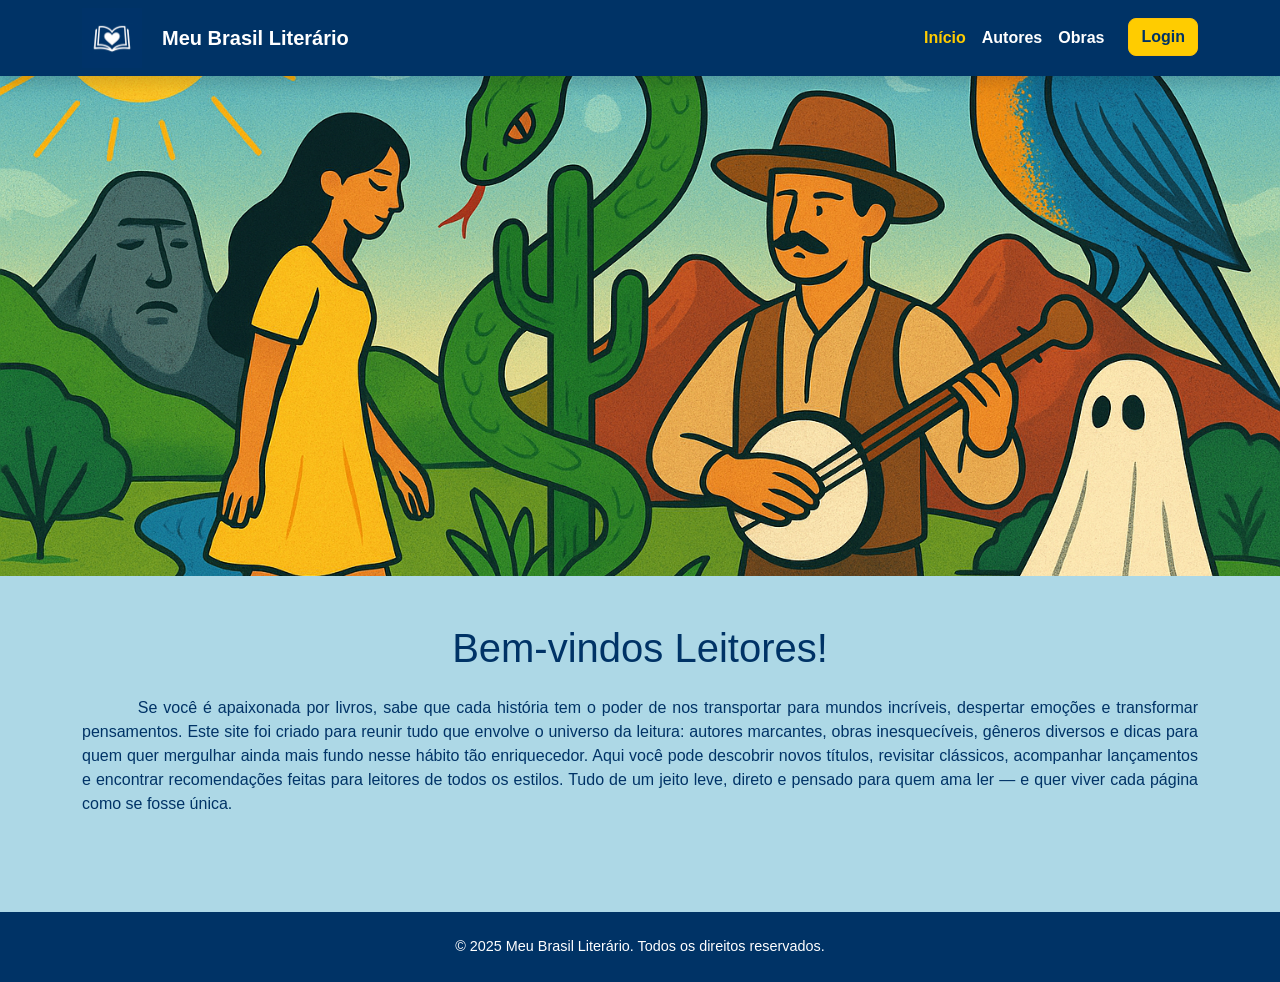
==== public/index.html @ b4e3af77 "Correção do tema" ====
<!DOCTYPE html>
<html lang="pt-BR">
<head>
  <meta charset="UTF-8" />
  <meta name="viewport" content="width=device-width, initial-scale=1.0" />
  <title>Rick Riordan Fan Page - Início</title>
  <!-- Bootstrap CSS -->
  <link href="https://cdn.jsdelivr.net/npm/bootstrap@5.3.8/dist/css/bootstrap.min.css" rel="stylesheet">
  <link rel="stylesheet" href="styles.css" />
  <!-- JS -->
  <script src="app.js" defer></script>
</head>
<body class="bg-index d-flex flex-column min-vh-100">

  <!-- HEADER -->
  <nav class="navbar navbar-expand-lg navbar-dark shadow">
    <div class="container">
      <img src="img/logo.png" class="logo">
      <a class="navbar-brand fw-bold" href="#">Meu Brasil Literário</a>
      <button class="navbar-toggler" type="button" data-bs-toggle="collapse" data-bs-target="#navbarScroll" aria-controls="navbarScroll" aria-expanded="false" aria-label="Toggle navigation">
        <span class="navbar-toggler-icon"></span>
      </button>

      <div class="collapse navbar-collapse justify-content-end" id="navbarScroll">
        <ul class="navbar-nav mb-2 mb-lg-0">
          <li class="nav-item"><a class="nav-link active" href="index.html">Início</a></li>
          <li class="nav-item"><a class="nav-link" href="autores.html">Autores</a></li>
          <li class="nav-item"><a class="nav-link" href="obras.html">Obras</a></li>
          <li class="nav-item">
            <a href="login.html" class="btn btn-warning ms-lg-3 fw-semibold">Login</a>
          </li>
        </ul>
      </div>
    </div>
  </nav>

  <!-- IMG -->
  <img src="img/background.png" alt="Imagem contos brasileiros" class="img-banner">

  <!-- CONTEÚDO PRINCIPAL -->
  <div class="container my-5 flex-grow-1">
    <main>
      <h1 class="text-center mb-4">Bem-vindos Leitores!</h1>

      <!-- Introdução -->
      <section class="mb-5">
            <p class="card-text">
              Se você é apaixonada por livros, sabe que cada história tem o poder de nos transportar para mundos incríveis, despertar emoções e transformar pensamentos. Este site foi criado para reunir tudo que envolve o universo da leitura: autores marcantes, obras inesquecíveis, gêneros diversos e dicas para quem quer mergulhar ainda mais fundo nesse hábito tão enriquecedor. Aqui você pode descobrir novos títulos, revisitar clássicos, acompanhar lançamentos e encontrar recomendações feitas para leitores de todos os estilos. Tudo de um jeito leve, direto e pensado para quem ama ler — e quer viver cada página como se fosse única.
            </p>
      </section>
    </main>
  </div>

  <!-- FOOTER -->
  <footer class="mt-auto">
    <nav class="navbar navbar-dark">
      <div class="container justify-content-center py-2">
        <span class="navbar-text small text-white">
          &copy; 2025 Meu Brasil Literário. Todos os direitos reservados.
        </span>
      </div>
    </nav>
  </footer>

  <!-- Bootstrap JS -->
  <script src="https://cdn.jsdelivr.net/npm/bootstrap@5.3.8/dist/js/bootstrap.bundle.min.js"></script>
</body>
</html>
---- public/styles.css ----
/* BASE */
body {
  font-family: Arial, Helvetica, sans-serif;
  background-color: #f5f5f5;
  color: #333;
}

/* HEADER */
.navbar {
  background-color: #003366 !important;
}

.navbar-brand {
  color: #fff !important;
  font-weight: bold;
}

.nav-link {
  color: #fff !important;
  font-weight: bold;
}

.nav-link.active,
.nav-link:hover {
  color: #ffcc00 !important;
}

/* BOTÃO CADASTRO */
.btn-warning {
  background-color: #ffcc00 !important;
  color: #003366 !important;
  border-radius: 8px;
  font-weight: bold;
  text-decoration: none;
}

.btn-warning:hover {
  background-color: #e6b800 !important;
}

/* TÍTULOS */
h1,
h2,
h3 {
  color: #003366;
}

/* TEXTO */
.card-body p,
.card-text {
  text-align: justify;
  text-indent: 5%;
  color: #003366;
}

.card-title {
  text-align: center;
}

/* IMAGEM */
.img-banner {
  width: 100%;
  height: 500px;
  object-fit: cover;
  display: block;
}

.logo {
  height: 60px;
  width: auto;
  object-fit: contain;
  margin-right: 20px;
}

/*  MAIN INDEX */

.bg-index {
  background-color: lightblue !important;
}

/* SEÇÕES PERSONALIZADAS */
.card {
  background-color: #ffe26f !important;
  padding: 20px;
  border-radius: 10px;
  margin-top: 20px;
  margin-bottom: 20px;
  color:#003366;;
}

.card-cad {
  background-color: rgba(0, 0, 0, 0, 0.7)!important;
  padding: 20px;
  border-radius: 10px;
  margin-top: 20px;
  margin-bottom: 20px;
  color:#003366;;
}

/* livros */
.card-img-top {
  width: 90%;
  height: auto;
  object-fit: cover;
  border-radius: 8px;
}

.img-bio {
  display: block;
  margin-left: auto;
  margin-right: auto;
  margin-bottom: 20px;
  margin-top: 20px;
  max-width: 15%;
}

.card-personalizado {
  background-color: #e6f2ff !important;
  border-radius: 10px;
  color: #003366;
  text-align: center;
}

/* FOOTER */
footer .navbar {
  background-color: #003366 !important;
}

footer .navbar-text {
  color: #fff !important;
  font-size: 0.9rem;
}
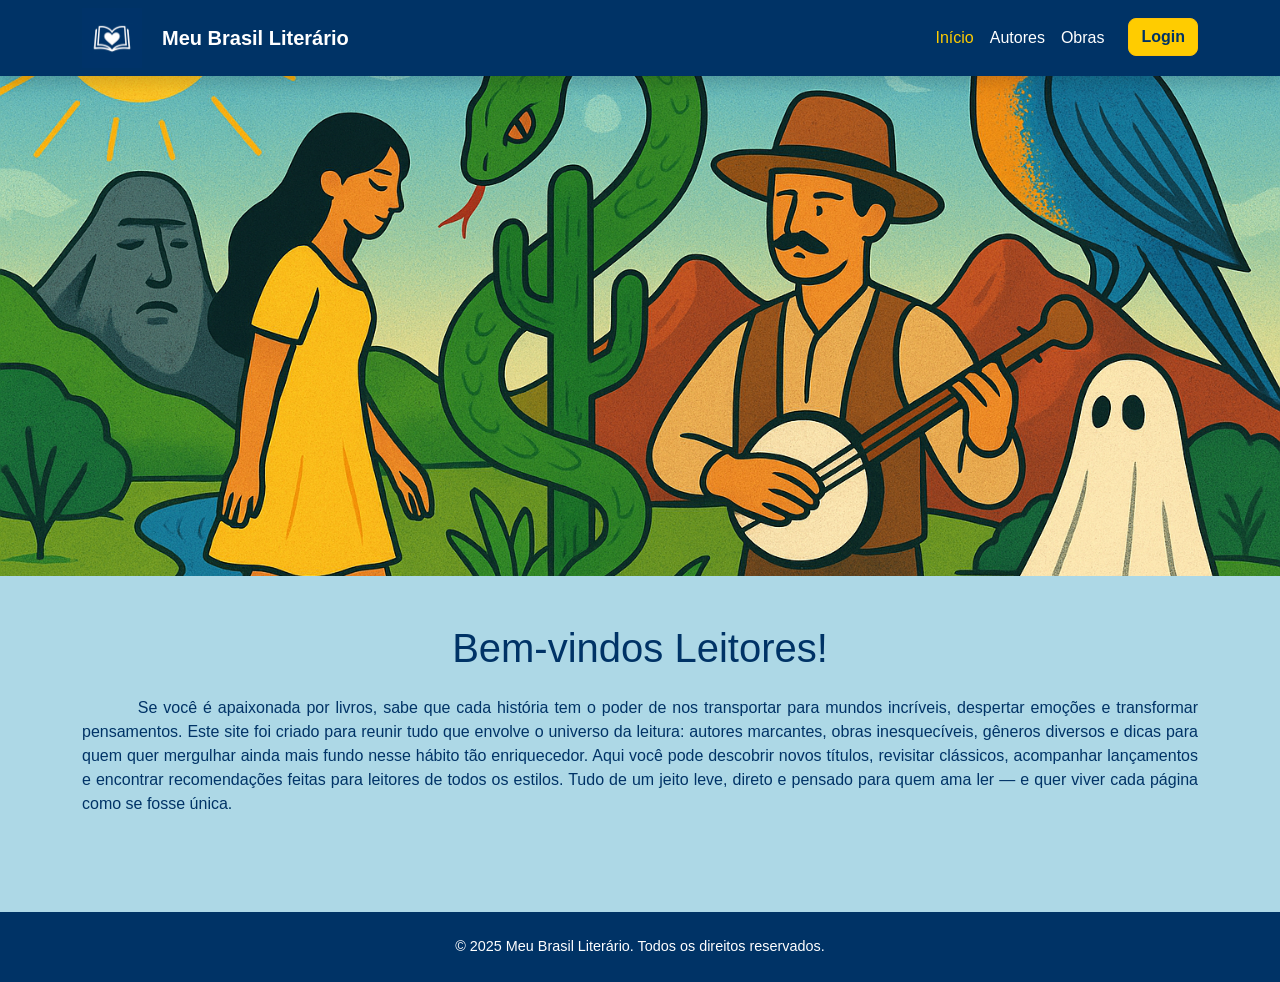
==== commit a7959d1f: "Cards responsivos com js" ====
--- a/public/index.html
+++ b/public/index.html
@@ -3,11 +3,9 @@
 <head>
   <meta charset="UTF-8" />
   <meta name="viewport" content="width=device-width, initial-scale=1.0" />
-  <title>Rick Riordan Fan Page - Início</title>
-  <!-- Bootstrap CSS -->
+  <title>Meu Brasil Literário - Início</title>
   <link href="https://cdn.jsdelivr.net/npm/bootstrap@5.3.8/dist/css/bootstrap.min.css" rel="stylesheet">
   <link rel="stylesheet" href="styles.css" />
-  <!-- JS -->
   <script src="app.js" defer></script>
 </head>
 <body class="bg-index d-flex flex-column min-vh-100">
--- a/public/styles.css
+++ b/public/styles.css
@@ -12,12 +12,11 @@
 
 .navbar-brand {
   color: #fff !important;
-  font-weight: bold;
 }
 
 .nav-link {
   color: #fff !important;
-  font-weight: bold;
+
 }
 
 .nav-link.active,
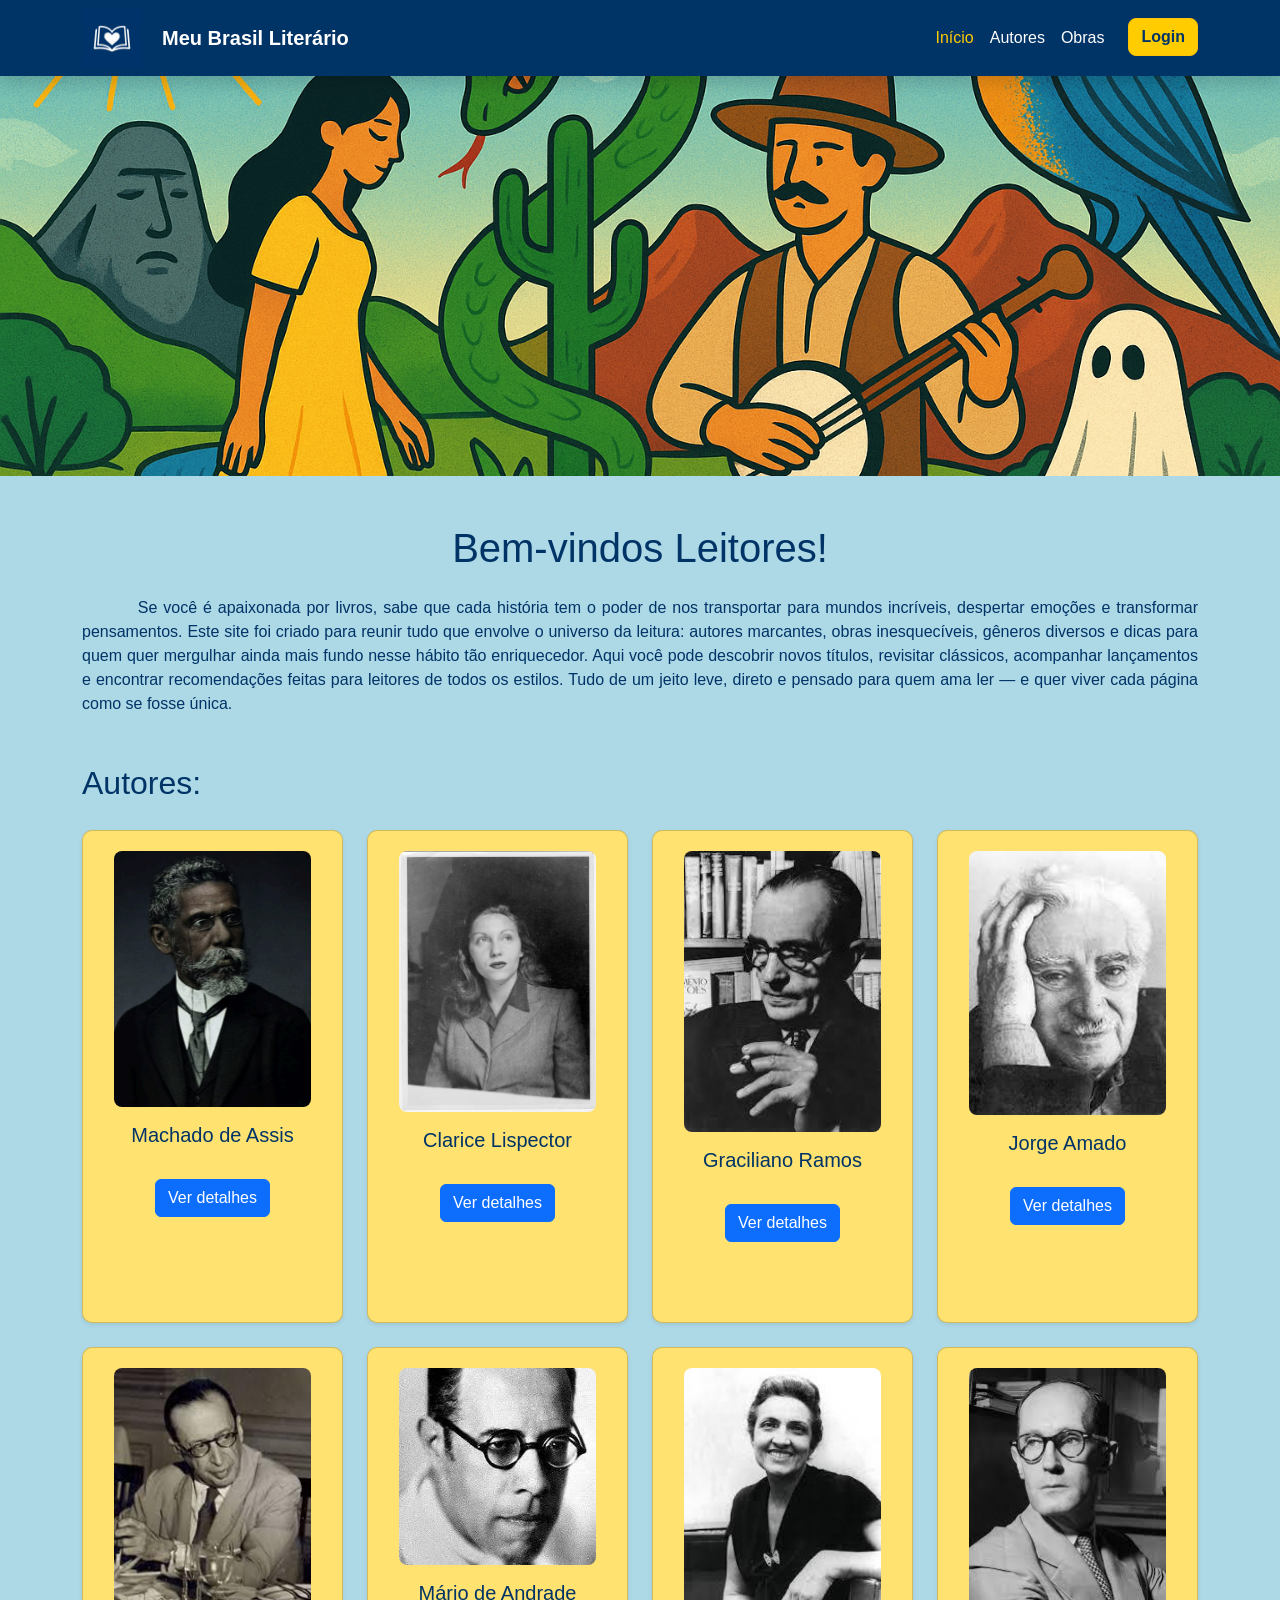
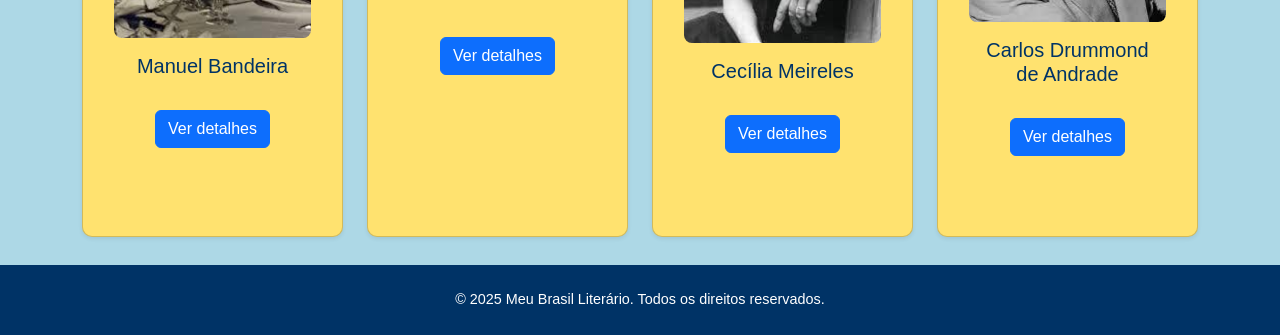
==== commit bba643db: "mudança de apresentação dos cards. Cards no index" ====
--- a/public/index.html
+++ b/public/index.html
@@ -8,7 +8,7 @@
   <link rel="stylesheet" href="styles.css" />
   <script src="app.js" defer></script>
 </head>
-<body class="bg-index d-flex flex-column min-vh-100">
+<body class="bg-index d-flex flex-column min-vh-100" onload="carregaAutor()">
 
   <!-- HEADER -->
   <nav class="navbar navbar-expand-lg navbar-dark shadow">
@@ -46,6 +46,10 @@
               Se você é apaixonada por livros, sabe que cada história tem o poder de nos transportar para mundos incríveis, despertar emoções e transformar pensamentos. Este site foi criado para reunir tudo que envolve o universo da leitura: autores marcantes, obras inesquecíveis, gêneros diversos e dicas para quem quer mergulhar ainda mais fundo nesse hábito tão enriquecedor. Aqui você pode descobrir novos títulos, revisitar clássicos, acompanhar lançamentos e encontrar recomendações feitas para leitores de todos os estilos. Tudo de um jeito leve, direto e pensado para quem ama ler — e quer viver cada página como se fosse única.
             </p>
       </section>
+
+      <h2>Autores: </h2>
+      <!-- Cards dinâmicos -->
+      <section id="autoresContainer" class="row g-4 justify-content-center"></section>
     </main>
   </div>
 
--- a/public/styles.css
+++ b/public/styles.css
@@ -56,10 +56,14 @@
   text-align: center;
 }
 
+card {
+  align-items: center;
+}
+
 /* IMAGEM */
 .img-banner {
   width: 100%;
-  height: 500px;
+  height: 400px;
   object-fit: cover;
   display: block;
 }
@@ -84,7 +88,20 @@
   border-radius: 10px;
   margin-top: 20px;
   margin-bottom: 20px;
-  color:#003366;;
+  color:#003366;
+  display: flex;
+  flex-direction: column;
+  height: 100%;
+  transition: transform 0.2s ease, box-shadow 0.2s ease;
+}
+
+.card .card-text {
+  flex-grow: 1;
+}
+
+.card:hover {
+  transform: translateY(-5px);
+  box-shadow: 0 6px 15px rgba(0, 0, 0, 0.15);
 }
 
 .card-cad {
@@ -128,4 +145,4 @@
 footer .navbar-text {
   color: #fff !important;
   font-size: 0.9rem;
-}
+}
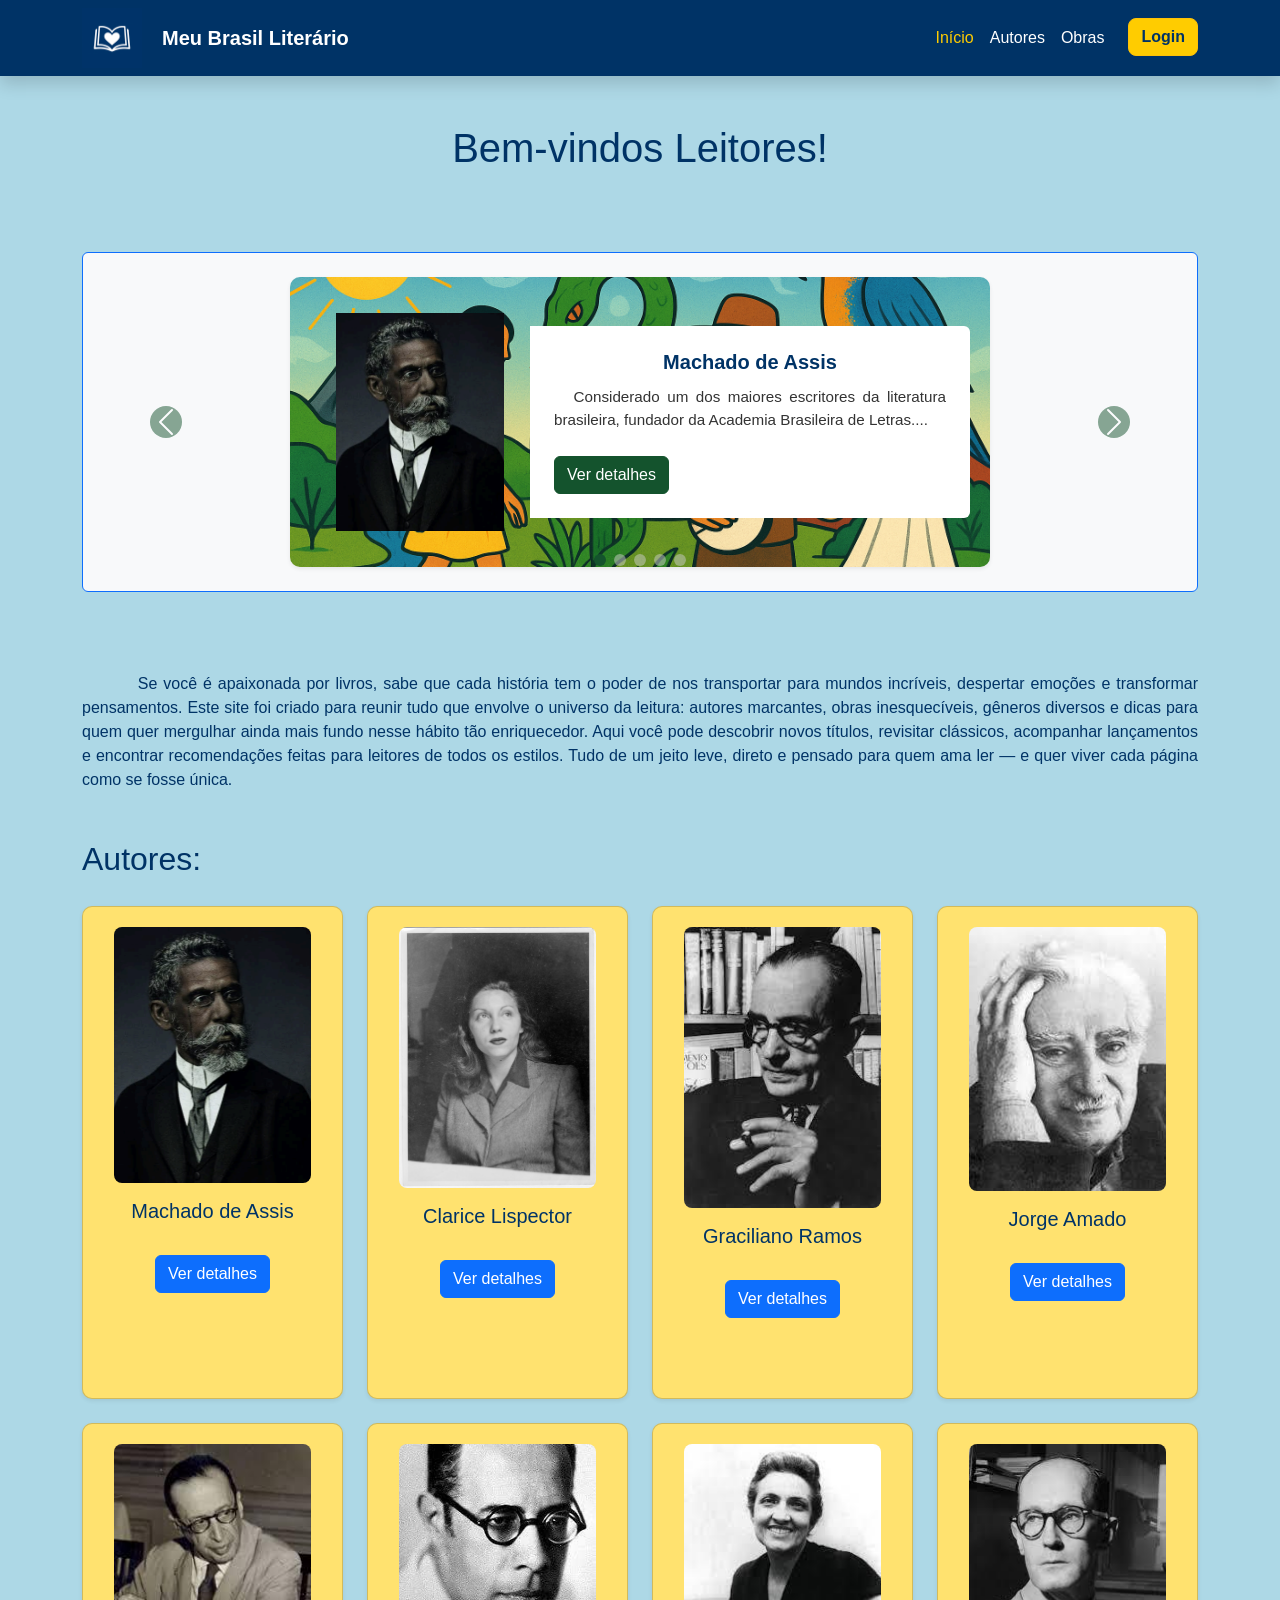
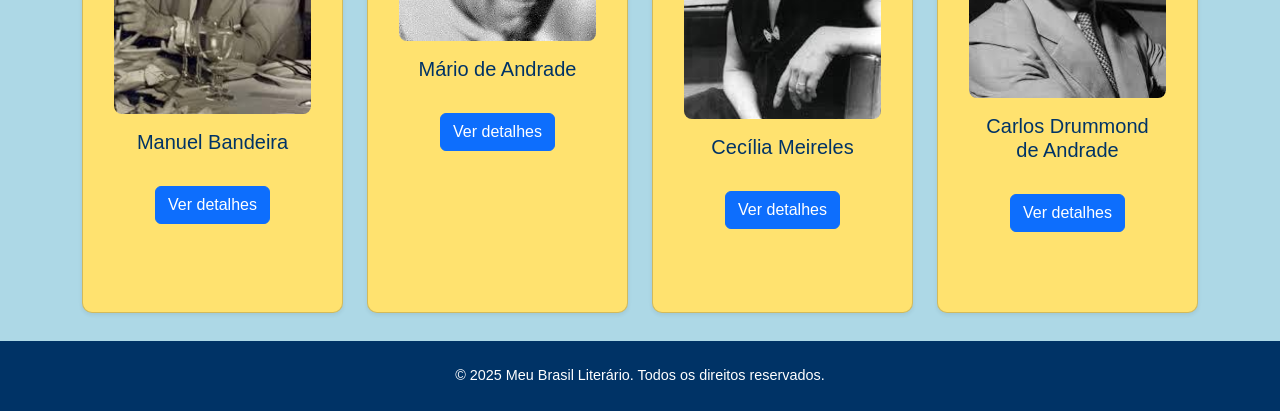
==== commit 3e4afa9e: "Carrossel responsivo index.thm" ====
--- a/public/index.html
+++ b/public/index.html
@@ -1,70 +1,144 @@
 <!DOCTYPE html>
 <html lang="pt-BR">
-<head>
-  <meta charset="UTF-8" />
-  <meta name="viewport" content="width=device-width, initial-scale=1.0" />
-  <title>Meu Brasil Literário - Início</title>
-  <link href="https://cdn.jsdelivr.net/npm/bootstrap@5.3.8/dist/css/bootstrap.min.css" rel="stylesheet">
-  <link rel="stylesheet" href="styles.css" />
-  <script src="app.js" defer></script>
-</head>
-<body class="bg-index d-flex flex-column min-vh-100" onload="carregaAutor()">
+  <head>
+    <meta charset="UTF-8" />
+    <meta name="viewport" content="width=device-width, initial-scale=1.0" />
+    <title>Meu Brasil Literário - Início</title>
+    <link
+      href="https://cdn.jsdelivr.net/npm/bootstrap@5.3.8/dist/css/bootstrap.min.css"
+      rel="stylesheet"
+    />
+    <link rel="stylesheet" href="styles.css" />
+    <script src="app.js" defer></script>
+    <script>
+      document.addEventListener("DOMContentLoaded", function () {
+        carregaAutoresDestaque();
+      });
+    </script>
+  </head>
+  <body class="bg-index d-flex flex-column min-vh-100" onload="carregaAutor()">
+    <!-- HEADER -->
+    <nav class="navbar navbar-expand-lg navbar-dark shadow">
+      <div class="container">
+        <img src="img/logo.png" class="logo" />
+        <a class="navbar-brand fw-bold" href="#">Meu Brasil Literário</a>
+        <button
+          class="navbar-toggler"
+          type="button"
+          data-bs-toggle="collapse"
+          data-bs-target="#navbarScroll"
+          aria-controls="navbarScroll"
+          aria-expanded="false"
+          aria-label="Toggle navigation"
+        >
+          <span class="navbar-toggler-icon"></span>
+        </button>
 
-  <!-- HEADER -->
-  <nav class="navbar navbar-expand-lg navbar-dark shadow">
-    <div class="container">
-      <img src="img/logo.png" class="logo">
-      <a class="navbar-brand fw-bold" href="#">Meu Brasil Literário</a>
-      <button class="navbar-toggler" type="button" data-bs-toggle="collapse" data-bs-target="#navbarScroll" aria-controls="navbarScroll" aria-expanded="false" aria-label="Toggle navigation">
-        <span class="navbar-toggler-icon"></span>
-      </button>
-
-      <div class="collapse navbar-collapse justify-content-end" id="navbarScroll">
-        <ul class="navbar-nav mb-2 mb-lg-0">
-          <li class="nav-item"><a class="nav-link active" href="index.html">Início</a></li>
-          <li class="nav-item"><a class="nav-link" href="autores.html">Autores</a></li>
-          <li class="nav-item"><a class="nav-link" href="obras.html">Obras</a></li>
-          <li class="nav-item">
-            <a href="login.html" class="btn btn-warning ms-lg-3 fw-semibold">Login</a>
-          </li>
-        </ul>
-      </div>
-    </div>
-  </nav>
-
-  <!-- IMG -->
-  <img src="img/background.png" alt="Imagem contos brasileiros" class="img-banner">
-
-  <!-- CONTEÚDO PRINCIPAL -->
-  <div class="container my-5 flex-grow-1">
-    <main>
-      <h1 class="text-center mb-4">Bem-vindos Leitores!</h1>
-
-      <!-- Introdução -->
-      <section class="mb-5">
-            <p class="card-text">
-              Se você é apaixonada por livros, sabe que cada história tem o poder de nos transportar para mundos incríveis, despertar emoções e transformar pensamentos. Este site foi criado para reunir tudo que envolve o universo da leitura: autores marcantes, obras inesquecíveis, gêneros diversos e dicas para quem quer mergulhar ainda mais fundo nesse hábito tão enriquecedor. Aqui você pode descobrir novos títulos, revisitar clássicos, acompanhar lançamentos e encontrar recomendações feitas para leitores de todos os estilos. Tudo de um jeito leve, direto e pensado para quem ama ler — e quer viver cada página como se fosse única.
-            </p>
-      </section>
-
-      <h2>Autores: </h2>
-      <!-- Cards dinâmicos -->
-      <section id="autoresContainer" class="row g-4 justify-content-center"></section>
-    </main>
-  </div>
-
-  <!-- FOOTER -->
-  <footer class="mt-auto">
-    <nav class="navbar navbar-dark">
-      <div class="container justify-content-center py-2">
-        <span class="navbar-text small text-white">
-          &copy; 2025 Meu Brasil Literário. Todos os direitos reservados.
-        </span>
+        <div
+          class="collapse navbar-collapse justify-content-end"
+          id="navbarScroll"
+        >
+          <ul class="navbar-nav mb-2 mb-lg-0">
+            <li class="nav-item">
+              <a class="nav-link active" href="index.html">Início</a>
+            </li>
+            <li class="nav-item">
+              <a class="nav-link" href="autores.html">Autores</a>
+            </li>
+            <li class="nav-item">
+              <a class="nav-link" href="obras.html">Obras</a>
+            </li>
+            <li class="nav-item">
+              <a href="login.html" class="btn btn-warning ms-lg-3 fw-semibold"
+                >Login</a
+              >
+            </li>
+          </ul>
+        </div>
       </div>
     </nav>
-  </footer>
 
-  <!-- Bootstrap JS -->
-  <script src="https://cdn.jsdelivr.net/npm/bootstrap@5.3.8/dist/js/bootstrap.bundle.min.js"></script>
-</body>
+    <!-- CONTEÚDO PRINCIPAL -->
+    <div class="container my-5 flex-grow-1">
+      <main>
+        <h1 class="text-center mb-4">Bem-vindos Leitores!</h1>
+
+        <!-- CARROSSEL -->
+        <section class="destaques-section container my-5">
+          <div
+            id="destaquesCarousel"
+            class="carousel slide"
+            data-bs-ride="carousel"
+          >
+            <div
+              class="carousel-inner border border-primary rounded bg-light p-4"
+              id="carouselAutores"
+            ></div>
+            <button
+              class="carousel-control-prev"
+              type="button"
+              data-bs-target="#destaquesCarousel"
+              data-bs-slide="prev"
+            >
+              <span
+                class="carousel-control-prev-icon custom-arrow"
+                aria-hidden="true"
+              ></span>
+              <span class="visually-hidden">Anterior</span>
+            </button>
+            <button
+              class="carousel-control-next"
+              type="button"
+              data-bs-target="#destaquesCarousel"
+              data-bs-slide="next"
+            >
+              <span
+                class="carousel-control-next-icon custom-arrow"
+                aria-hidden="true"
+              ></span>
+              <span class="visually-hidden">Próximo</span>
+            </button>
+            <div class="carousel-indicators mt-3"></div>
+          </div>
+        </section>
+
+        <!-- Introdução -->
+        <section class="mb-5">
+          <p class="card-text">
+            Se você é apaixonada por livros, sabe que cada história tem o poder
+            de nos transportar para mundos incríveis, despertar emoções e
+            transformar pensamentos. Este site foi criado para reunir tudo que
+            envolve o universo da leitura: autores marcantes, obras
+            inesquecíveis, gêneros diversos e dicas para quem quer mergulhar
+            ainda mais fundo nesse hábito tão enriquecedor. Aqui você pode
+            descobrir novos títulos, revisitar clássicos, acompanhar lançamentos
+            e encontrar recomendações feitas para leitores de todos os estilos.
+            Tudo de um jeito leve, direto e pensado para quem ama ler — e quer
+            viver cada página como se fosse única.
+          </p>
+        </section>
+
+        <h2>Autores:</h2>
+        <!-- Cards dinâmicos -->
+        <section
+          id="autoresContainer"
+          class="row g-4 justify-content-center"
+        ></section>
+      </main>
+    </div>
+
+    <!-- FOOTER -->
+    <footer class="mt-auto">
+      <nav class="navbar navbar-dark">
+        <div class="container justify-content-center py-2">
+          <span class="navbar-text small text-white">
+            &copy; 2025 Meu Brasil Literário. Todos os direitos reservados.
+          </span>
+        </div>
+      </nav>
+    </footer>
+
+    <!-- Bootstrap JS -->
+    <script src="https://cdn.jsdelivr.net/npm/bootstrap@5.3.8/dist/js/bootstrap.bundle.min.js"></script>
+  </body>
 </html>
--- a/public/styles.css
+++ b/public/styles.css
@@ -121,14 +121,6 @@
   border-radius: 8px;
 }
 
-.img-bio {
-  display: block;
-  margin-left: auto;
-  margin-right: auto;
-  margin-bottom: 20px;
-  margin-top: 20px;
-  max-width: 15%;
-}
 
 .card-personalizado {
   background-color: #e6f2ff !important;
@@ -145,4 +137,72 @@
 footer .navbar-text {
   color: #fff !important;
   font-size: 0.9rem;
+}
+
+/* Carrossel */
+.destaques-section {
+  padding: 2rem 0;
+}
+
+.card-destaque {
+  background-image: url('img/background.png');
+  background-size: cover;
+  background-position: center;
+  border: none;
+  border-radius: 10px;
+  max-width: 700px;
+  margin: 0 auto;
+  overflow: hidden;
+  margin-bottom: 0px;
+}
+
+.card-destaque img {
+  max-height: 250px;
+  object-fit: cover;
+  border-radius: 10px 0 0 10px;
+}
+
+.card-destaque .card-body {
+  background-color: rgba(255, 255, 255, 0.95);
+  border-radius: 0 10px 10px 0;
+  padding: 2rem;
+}
+
+.card-destaque .card-title {
+  font-weight: bold;
+  margin-bottom: 0.75rem;
+}
+
+.card-destaque .card-text {
+  font-size: 0.95rem;
+  color: #333;
+}
+
+.card-destaque .btn-primary {
+  background-color: #14532d;
+  border-color: #14532d;
+}
+
+.card-destaque .btn-primary:hover {
+  background-color: #0f3f22;
+  border-color: #0f3f22;
+}
+
+.carousel-control-prev-icon,
+.carousel-control-next-icon {
+  background-color: #14532d;
+  border-radius: 50%;
+  padding: 10px;
+}
+
+.carousel-indicators [data-bs-target] {
+  width: 12px;
+  height: 12px;
+  border-radius: 50%;
+  background-color: #ccc;
+  margin: 0 4px;
+}
+
+.carousel-indicators .active {
+  background-color: #14532d;
 }
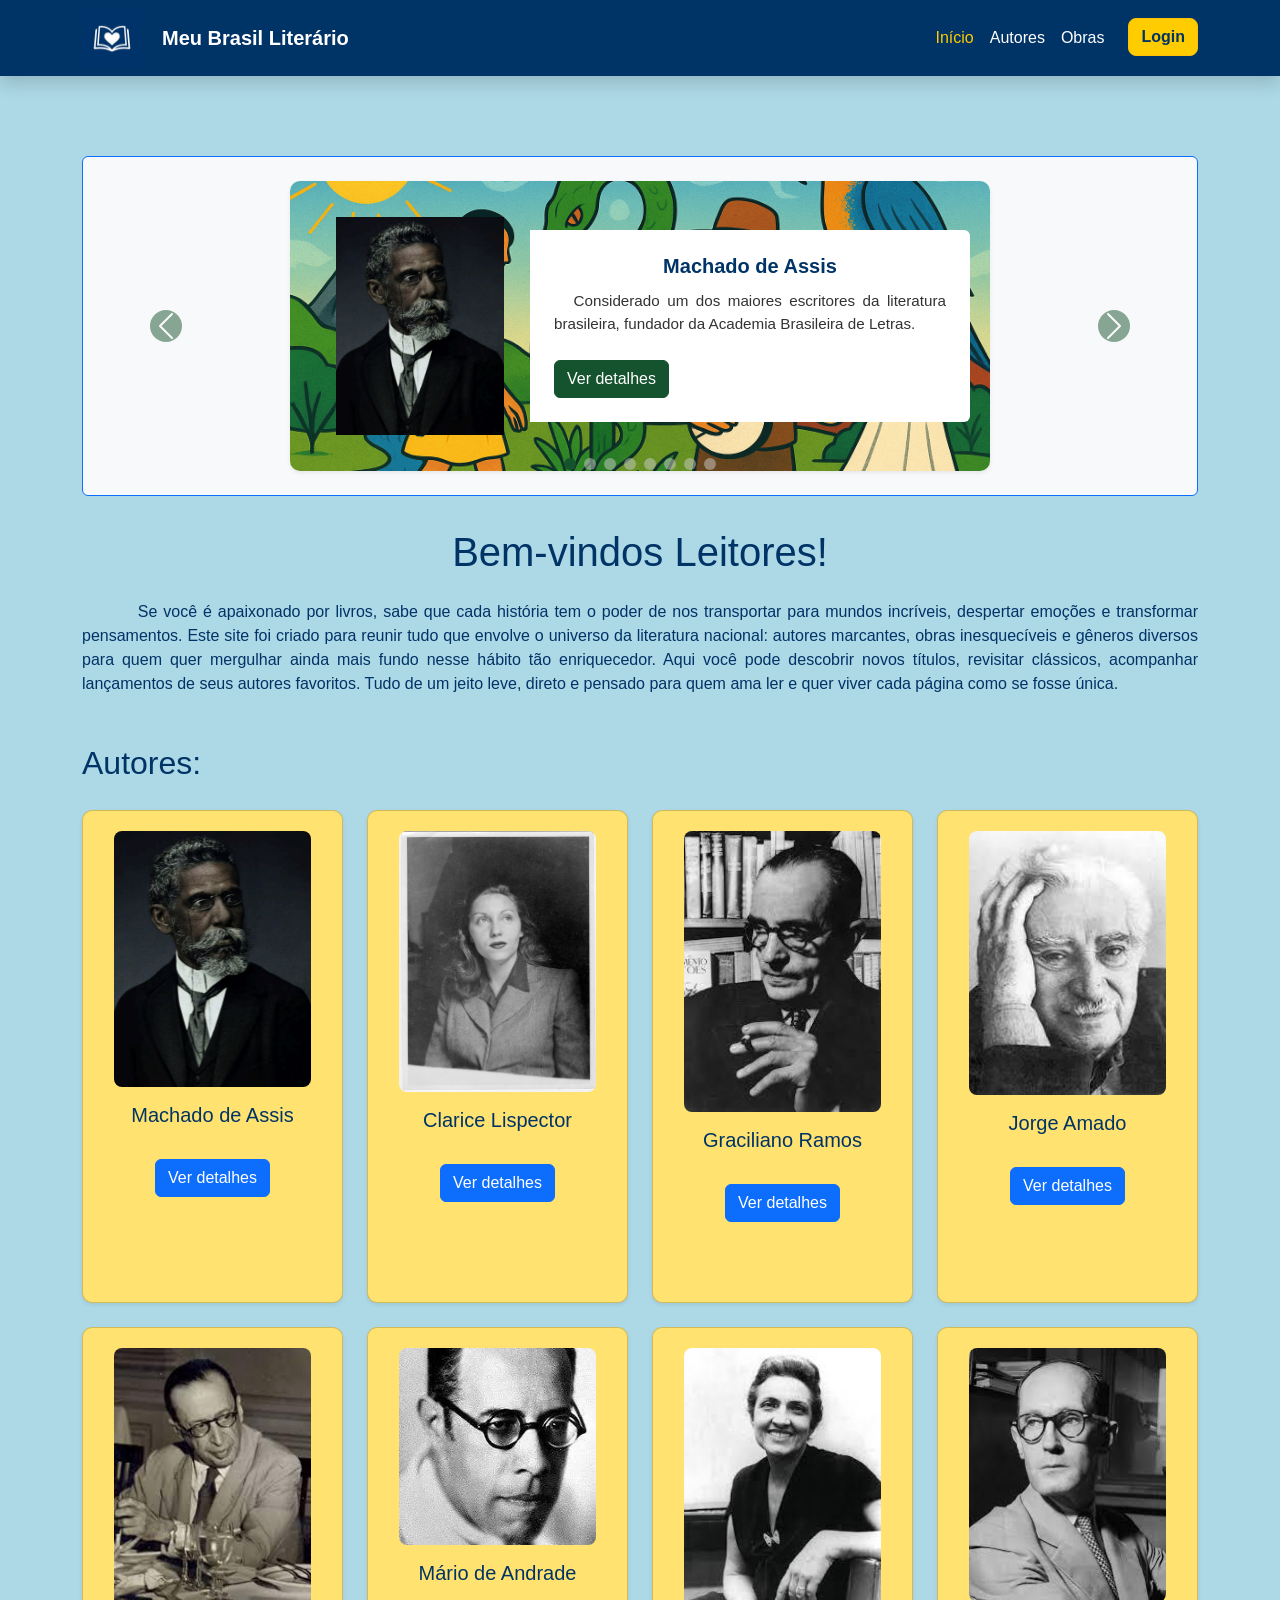
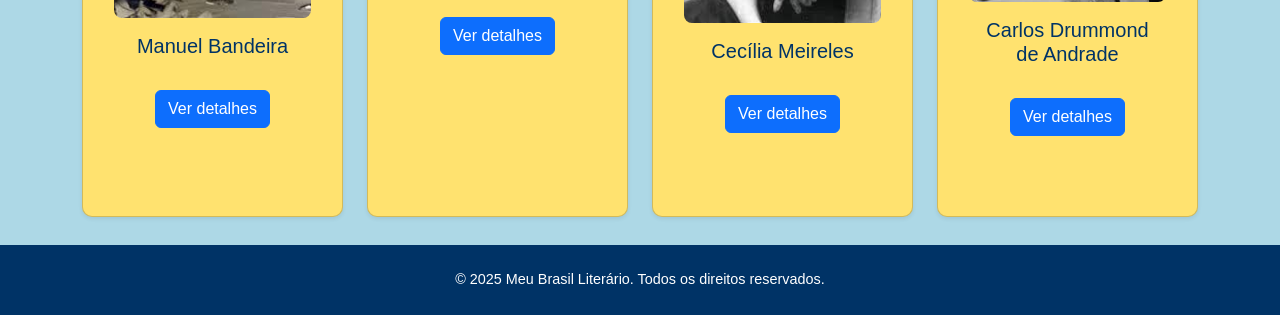
==== commit b3f7ecb1: "mudança de layout" ====
--- a/public/index.html
+++ b/public/index.html
@@ -61,10 +61,8 @@
     <!-- CONTEÚDO PRINCIPAL -->
     <div class="container my-5 flex-grow-1">
       <main>
-        <h1 class="text-center mb-4">Bem-vindos Leitores!</h1>
-
         <!-- CARROSSEL -->
-        <section class="destaques-section container my-5">
+        <section class="destaques-section container">
           <div
             id="destaquesCarousel"
             class="carousel slide"
@@ -104,16 +102,17 @@
 
         <!-- Introdução -->
         <section class="mb-5">
+          <h1 class="text-center mb-4">Bem-vindos Leitores!</h1>
           <p class="card-text">
-            Se você é apaixonada por livros, sabe que cada história tem o poder
+            Se você é apaixonado por livros, sabe que cada história tem o poder
             de nos transportar para mundos incríveis, despertar emoções e
             transformar pensamentos. Este site foi criado para reunir tudo que
-            envolve o universo da leitura: autores marcantes, obras
-            inesquecíveis, gêneros diversos e dicas para quem quer mergulhar
+            envolve o universo da literatura nacional: autores marcantes, obras
+            inesquecíveis e gêneros diversos para quem quer mergulhar
             ainda mais fundo nesse hábito tão enriquecedor. Aqui você pode
             descobrir novos títulos, revisitar clássicos, acompanhar lançamentos
-            e encontrar recomendações feitas para leitores de todos os estilos.
-            Tudo de um jeito leve, direto e pensado para quem ama ler — e quer
+            de seus autores favoritos.
+            Tudo de um jeito leve, direto e pensado para quem ama ler e quer
             viver cada página como se fosse única.
           </p>
         </section>
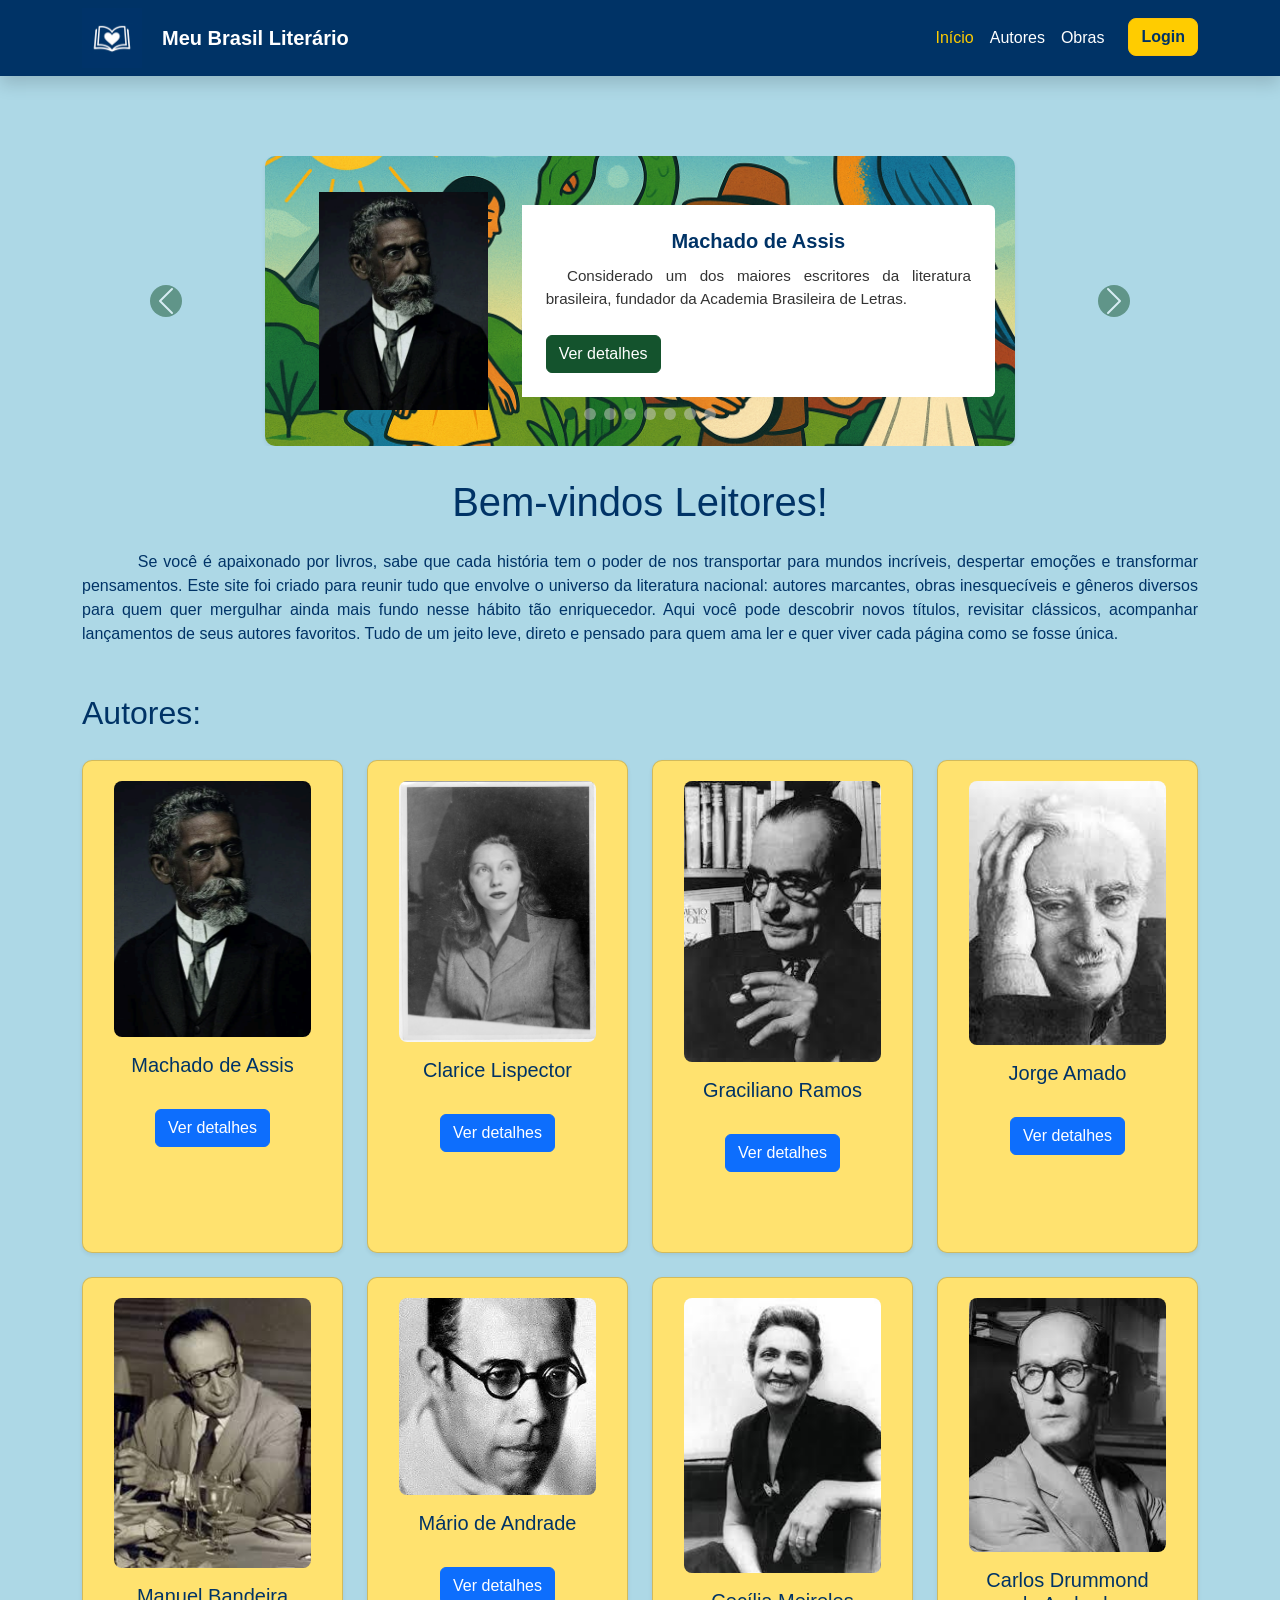
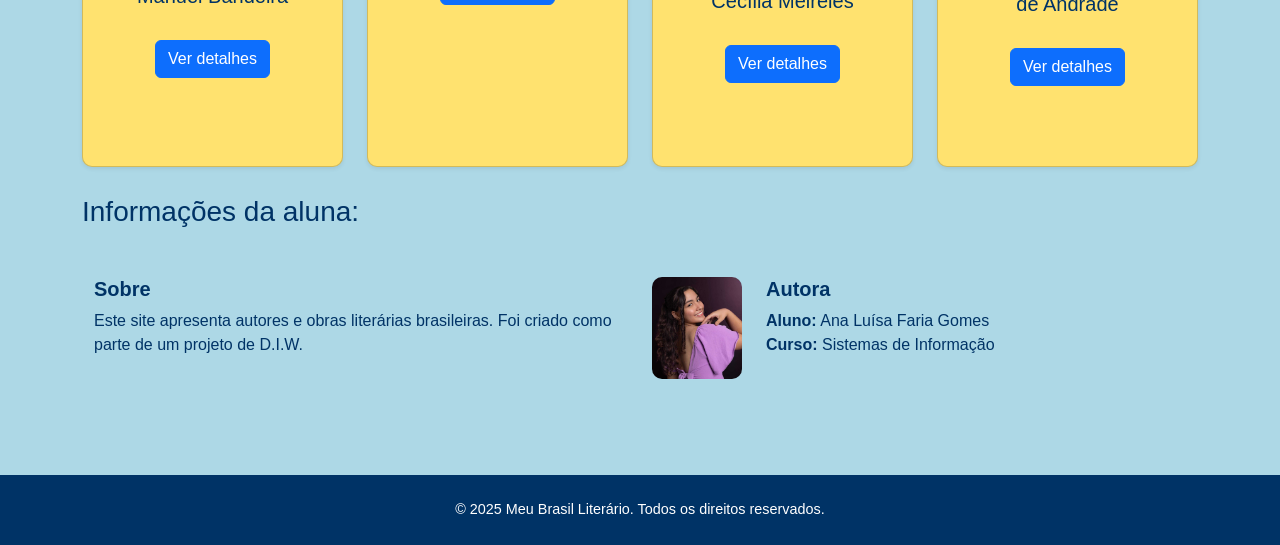
==== commit 1a496d94: "Add informações sobre mim" ====
--- a/public/index.html
+++ b/public/index.html
@@ -68,10 +68,7 @@
             class="carousel slide"
             data-bs-ride="carousel"
           >
-            <div
-              class="carousel-inner border border-primary rounded bg-light p-4"
-              id="carouselAutores"
-            ></div>
+            <div class="carousel-inner" id="carouselAutores"></div>
             <button
               class="carousel-control-prev"
               type="button"
@@ -108,12 +105,11 @@
             de nos transportar para mundos incríveis, despertar emoções e
             transformar pensamentos. Este site foi criado para reunir tudo que
             envolve o universo da literatura nacional: autores marcantes, obras
-            inesquecíveis e gêneros diversos para quem quer mergulhar
-            ainda mais fundo nesse hábito tão enriquecedor. Aqui você pode
-            descobrir novos títulos, revisitar clássicos, acompanhar lançamentos
-            de seus autores favoritos.
-            Tudo de um jeito leve, direto e pensado para quem ama ler e quer
-            viver cada página como se fosse única.
+            inesquecíveis e gêneros diversos para quem quer mergulhar ainda mais
+            fundo nesse hábito tão enriquecedor. Aqui você pode descobrir novos
+            títulos, revisitar clássicos, acompanhar lançamentos de seus autores
+            favoritos. Tudo de um jeito leve, direto e pensado para quem ama ler
+            e quer viver cada página como se fosse única.
           </p>
         </section>
 
@@ -121,8 +117,37 @@
         <!-- Cards dinâmicos -->
         <section
           id="autoresContainer"
-          class="row g-4 justify-content-center"
+          class="row g-4 justify-content-center mb-5"
         ></section>
+
+        <!-- Info -->
+        <section class="mb-5">
+          <h3>Informações da aluna:</h3>
+          <section class="container my-5">
+            <div class="row g-4">
+              <div class="col-md-6">
+                <h5><strong>Sobre</strong></h5>
+                <p>
+                  Este site apresenta autores e obras literárias brasileiras. Foi criado como parte de um projeto de D.I.W.
+                </p>
+              </div>
+
+              <div class="col-md-6 d-flex align-items-start gap-4">
+                <img
+                  src="img/aluna_ana.jpg"
+                  style="max-width: 90px; height: auto; border-radius: 10px;"
+                />
+                <div>
+                  <h5><strong>Autora</strong></h5>
+                  <ul class="list-unstyled">
+                    <li><strong>Aluno:</strong> Ana Luísa Faria Gomes</li>
+                    <li><strong>Curso:</strong> Sistemas de Informação</li>
+                  </ul>
+                </div>
+              </div>
+            </div>
+          </section>
+        </section>
       </main>
     </div>
 
--- a/public/styles.css
+++ b/public/styles.css
@@ -40,7 +40,11 @@
 /* TÍTULOS */
 h1,
 h2,
-h3 {
+h3,
+h4,
+h5,
+p,
+li {
   color: #003366;
 }
 
@@ -150,7 +154,7 @@
   background-position: center;
   border: none;
   border-radius: 10px;
-  max-width: 700px;
+  max-width: 750px;
   margin: 0 auto;
   overflow: hidden;
   margin-bottom: 0px;
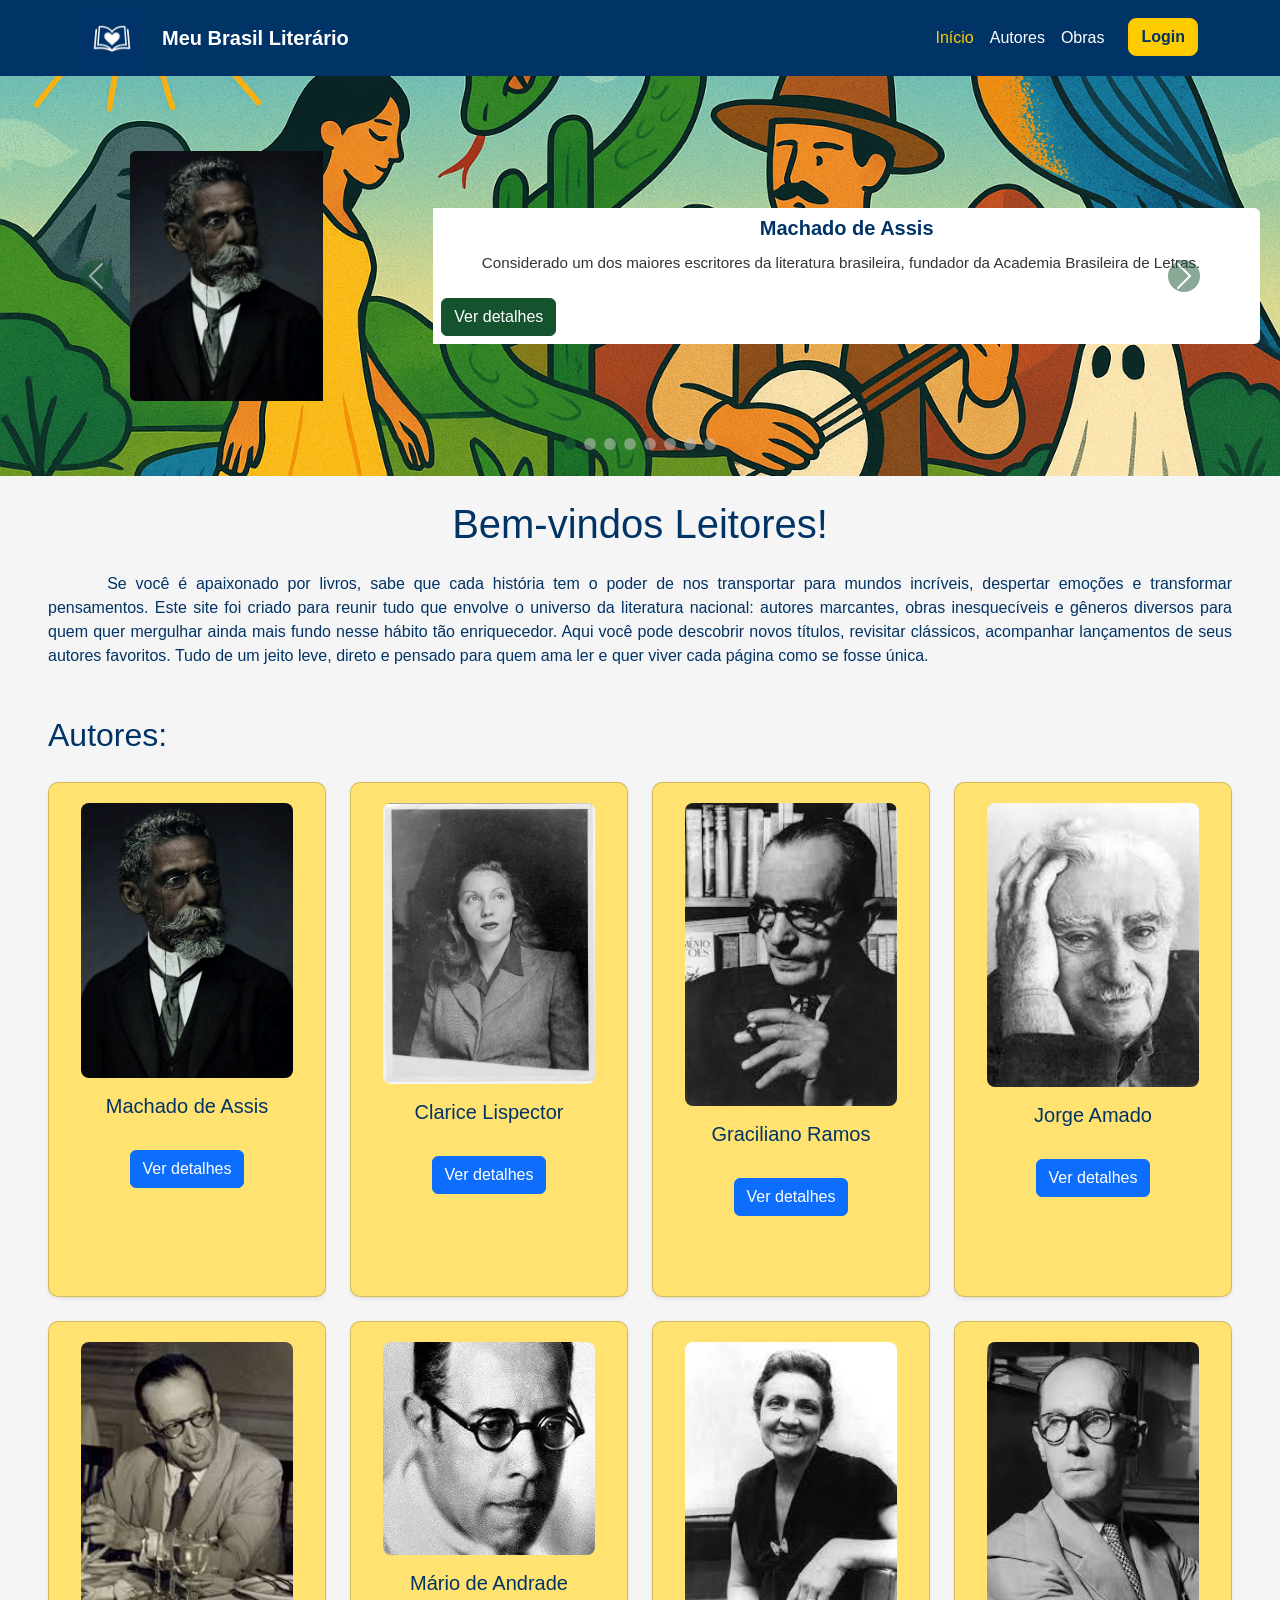
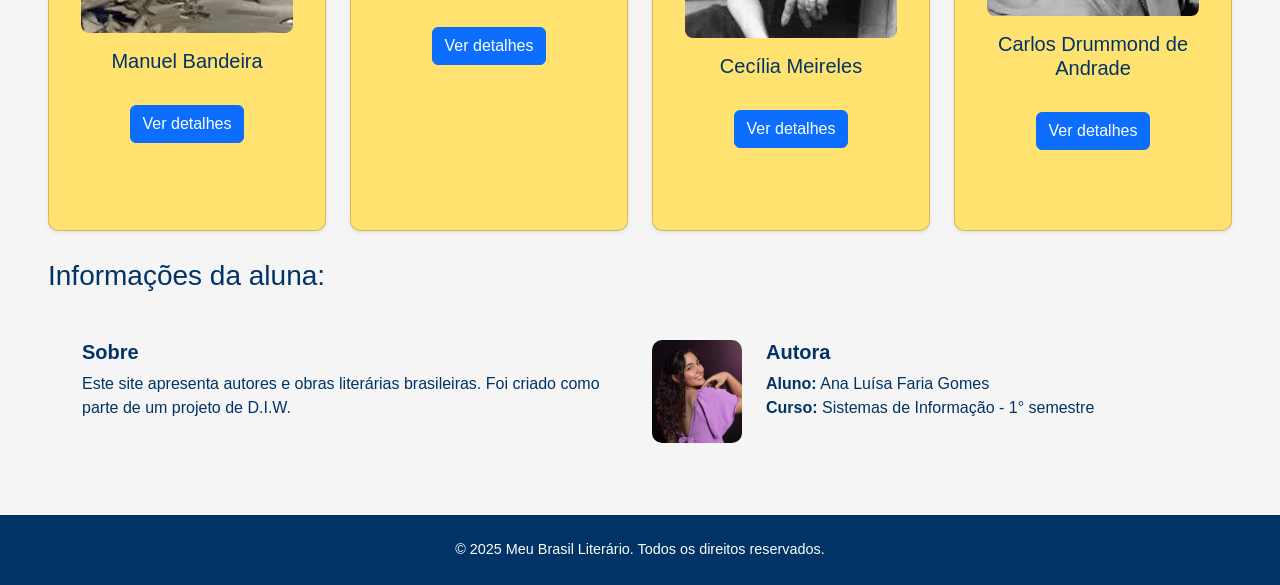
==== commit 3b2068d9: "Alterações no js e apresentação do carrossel" ====
--- a/public/index.html
+++ b/public/index.html
@@ -58,45 +58,48 @@
       </div>
     </nav>
 
+    <!-- CARROSSEL -->
+    <section class="destaques-section">
+      <div
+        id="destaquesCarousel"
+        class="carousel slide"
+        data-bs-ride="carousel"
+      >
+        <div class="carousel-inner" id="carouselAutores"></div>
+
+        <button
+          class="carousel-control-prev"
+          type="button"
+          data-bs-target="#destaquesCarousel"
+          data-bs-slide="prev"
+        >
+          <span
+            class="carousel-control-prev-icon custom-arrow"
+            aria-hidden="true"
+          ></span>
+          <span class="visually-hidden">Anterior</span>
+        </button>
+
+        <button
+          class="carousel-control-next"
+          type="button"
+          data-bs-target="#destaquesCarousel"
+          data-bs-slide="next"
+        >
+          <span
+            class="carousel-control-next-icon custom-arrow"
+            aria-hidden="true"
+          ></span>
+          <span class="visually-hidden">Próximo</span>
+        </button>
+
+        <div class="carousel-indicators mt-3"></div>
+      </div>
+    </section>
+
     <!-- CONTEÚDO PRINCIPAL -->
-    <div class="container my-5 flex-grow-1">
+    <div class="container-fluid px-5 py-4">
       <main>
-        <!-- CARROSSEL -->
-        <section class="destaques-section container">
-          <div
-            id="destaquesCarousel"
-            class="carousel slide"
-            data-bs-ride="carousel"
-          >
-            <div class="carousel-inner" id="carouselAutores"></div>
-            <button
-              class="carousel-control-prev"
-              type="button"
-              data-bs-target="#destaquesCarousel"
-              data-bs-slide="prev"
-            >
-              <span
-                class="carousel-control-prev-icon custom-arrow"
-                aria-hidden="true"
-              ></span>
-              <span class="visually-hidden">Anterior</span>
-            </button>
-            <button
-              class="carousel-control-next"
-              type="button"
-              data-bs-target="#destaquesCarousel"
-              data-bs-slide="next"
-            >
-              <span
-                class="carousel-control-next-icon custom-arrow"
-                aria-hidden="true"
-              ></span>
-              <span class="visually-hidden">Próximo</span>
-            </button>
-            <div class="carousel-indicators mt-3"></div>
-          </div>
-        </section>
-
         <!-- Introdução -->
         <section class="mb-5">
           <h1 class="text-center mb-4">Bem-vindos Leitores!</h1>
@@ -128,20 +131,21 @@
               <div class="col-md-6">
                 <h5><strong>Sobre</strong></h5>
                 <p>
-                  Este site apresenta autores e obras literárias brasileiras. Foi criado como parte de um projeto de D.I.W.
+                  Este site apresenta autores e obras literárias brasileiras.
+                  Foi criado como parte de um projeto de D.I.W.
                 </p>
               </div>
 
               <div class="col-md-6 d-flex align-items-start gap-4">
                 <img
                   src="img/aluna_ana.jpg"
-                  style="max-width: 90px; height: auto; border-radius: 10px;"
+                  style="max-width: 90px; height: auto; border-radius: 10px"
                 />
                 <div>
                   <h5><strong>Autora</strong></h5>
                   <ul class="list-unstyled">
                     <li><strong>Aluno:</strong> Ana Luísa Faria Gomes</li>
-                    <li><strong>Curso:</strong> Sistemas de Informação</li>
+                    <li><strong>Curso:</strong> Sistemas de Informação - 1° semestre</li>
                   </ul>
                 </div>
               </div>
@@ -165,4 +169,4 @@
     <!-- Bootstrap JS -->
     <script src="https://cdn.jsdelivr.net/npm/bootstrap@5.3.8/dist/js/bootstrap.bundle.min.js"></script>
   </body>
-</html>+</html>
--- a/public/styles.css
+++ b/public/styles.css
@@ -1,13 +1,13 @@
 /* BASE */
-body {
+html, body {
   font-family: Arial, Helvetica, sans-serif;
   background-color: #f5f5f5;
-  color: #333;
 }
 
 /* HEADER */
 .navbar {
   background-color: #003366 !important;
+  margin-bottom: 0px;
 }
 
 .navbar-brand {
@@ -64,14 +64,6 @@
   align-items: center;
 }
 
-/* IMAGEM */
-.img-banner {
-  width: 100%;
-  height: 400px;
-  object-fit: cover;
-  display: block;
-}
-
 .logo {
   height: 60px;
   width: auto;
@@ -79,13 +71,7 @@
   margin-right: 20px;
 }
 
-/*  MAIN INDEX */
-
-.bg-index {
-  background-color: lightblue !important;
-}
-
-/* SEÇÕES PERSONALIZADAS */
+/* CARDS */
 .card {
   background-color: #ffe26f !important;
   padding: 20px;
@@ -117,7 +103,6 @@
   color:#003366;;
 }
 
-/* livros */
 .card-img-top {
   width: 90%;
   height: auto;
@@ -125,7 +110,6 @@
   border-radius: 8px;
 }
 
-
 .card-personalizado {
   background-color: #e6f2ff !important;
   border-radius: 10px;
@@ -145,19 +129,22 @@
 
 /* Carrossel */
 .destaques-section {
-  padding: 2rem 0;
+  margin-top: 0px;
 }
 
 .card-destaque {
   background-image: url('img/background.png');
   background-size: cover;
+  object-fit: cover;
   background-position: center;
   border: none;
-  border-radius: 10px;
-  max-width: 750px;
-  margin: 0 auto;
+  border-radius: 0px;
+  width: 100%;
+  height: 400px;
+  margin: auto;
   overflow: hidden;
   margin-bottom: 0px;
+  margin-top: 0px;
 }
 
 .card-destaque img {
@@ -168,7 +155,7 @@
 
 .card-destaque .card-body {
   background-color: rgba(255, 255, 255, 0.95);
-  border-radius: 0 10px 10px 0;
+  border-radius: auto;
   padding: 2rem;
 }
 
@@ -187,7 +174,7 @@
   border-color: #14532d;
 }
 
-.card-destaque .btn-primary:hover {
+.card-destaque {
   background-color: #0f3f22;
   border-color: #0f3f22;
 }
@@ -209,4 +196,10 @@
 
 .carousel-indicators .active {
   background-color: #14532d;
+}
+
+.card-destaque .row {
+  height: 100%;
+  display: flex;
+  align-items: center;
 }
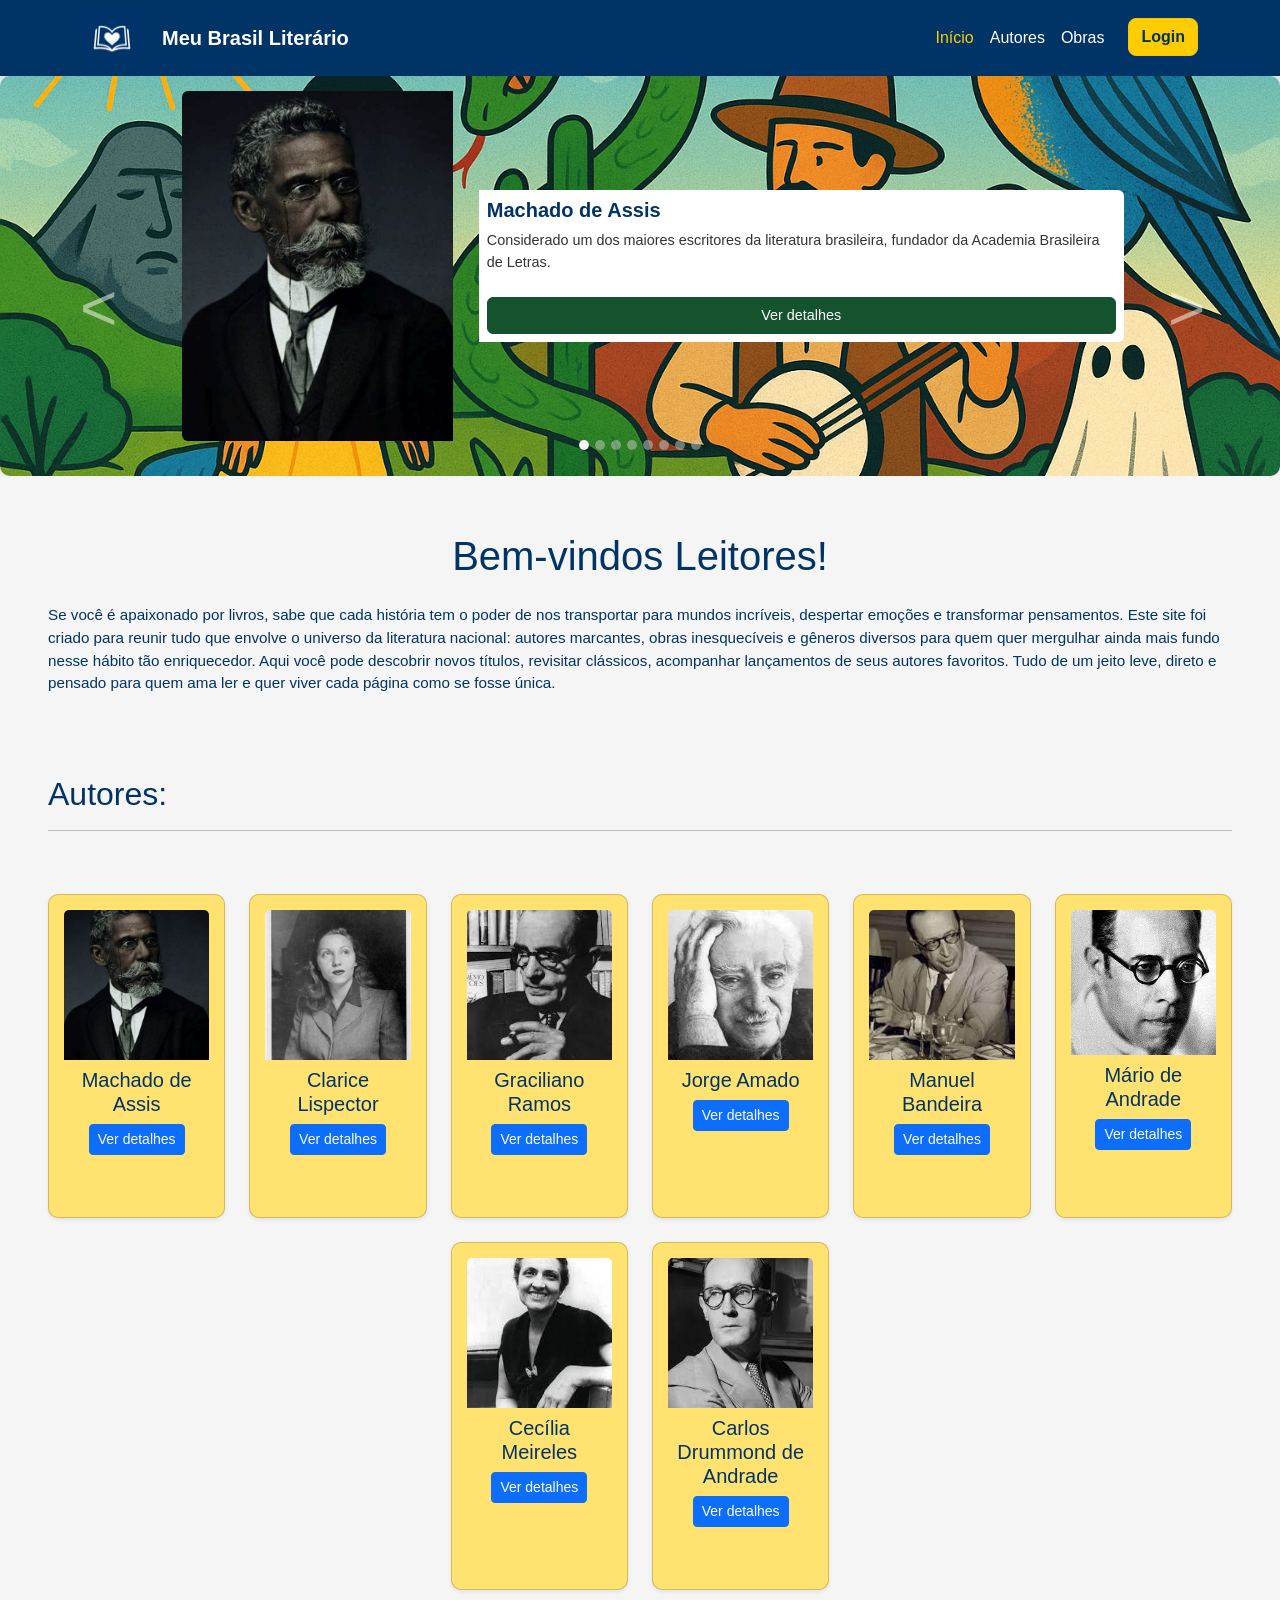
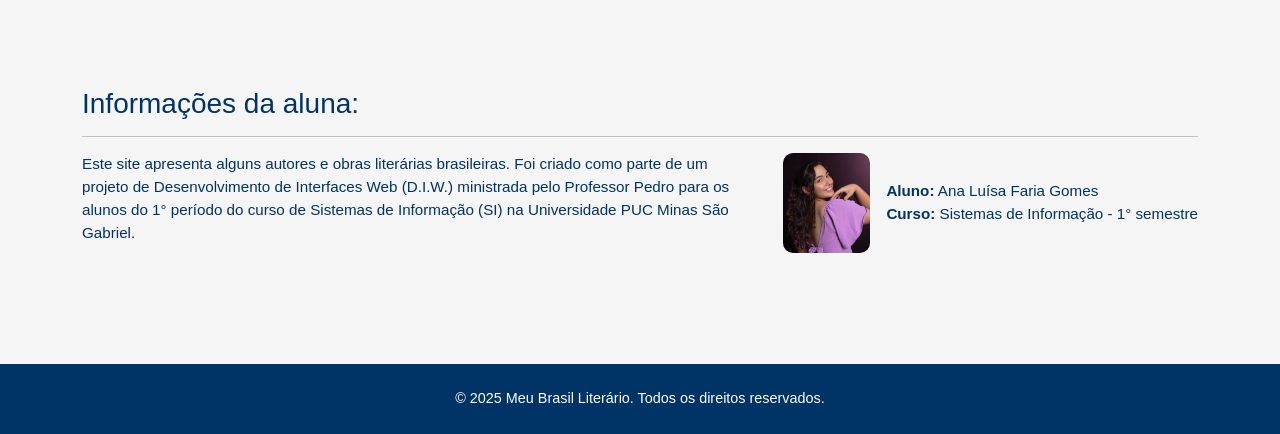
==== commit d975e67d: "Update: Alterações de layout" ====
--- a/public/index.html
+++ b/public/index.html
@@ -117,6 +117,7 @@
         </section>
 
         <h2>Autores:</h2>
+        <hr class="separator"/>
         <!-- Cards dinâmicos -->
         <section
           id="autoresContainer"
@@ -125,32 +126,34 @@
 
         <!-- Info -->
         <section class="mb-5">
-          <h3>Informações da aluna:</h3>
-          <section class="container my-5">
-            <div class="row g-4">
-              <div class="col-md-6">
-                <h5><strong>Sobre</strong></h5>
+          <div class="container">
+            <h3 class="mb-3">Informações da aluna:</h3>
+            <hr class="separator"/>
+            <div class="info-row">
+              <div class="info-text">
                 <p>
-                  Este site apresenta autores e obras literárias brasileiras.
-                  Foi criado como parte de um projeto de D.I.W.
+                  Este site apresenta alguns autores e obras literárias brasileiras.
+                  Foi criado como parte de um projeto de Desenvolvimento de Interfaces Web (D.I.W.) ministrada pelo Professor Pedro para os alunos do 1° período do curso de Sistemas de Informação (SI) na Universidade PUC Minas São Gabriel.
                 </p>
               </div>
-
-              <div class="col-md-6 d-flex align-items-start gap-4">
+              <div class="info-author">
                 <img
                   src="img/aluna_ana.jpg"
-                  style="max-width: 90px; height: auto; border-radius: 10px"
+                  alt="Ana Luísa"
+                  class="aluna-img"
                 />
                 <div>
-                  <h5><strong>Autora</strong></h5>
-                  <ul class="list-unstyled">
+                  <ul class="list-unstyled mb-0">
                     <li><strong>Aluno:</strong> Ana Luísa Faria Gomes</li>
-                    <li><strong>Curso:</strong> Sistemas de Informação - 1° semestre</li>
+                    <li>
+                      <strong>Curso:</strong> Sistemas de Informação - 1°
+                      semestre
+                    </li>
                   </ul>
                 </div>
               </div>
             </div>
-          </section>
+          </div>
         </section>
       </main>
     </div>
@@ -169,4 +172,4 @@
     <!-- Bootstrap JS -->
     <script src="https://cdn.jsdelivr.net/npm/bootstrap@5.3.8/dist/js/bootstrap.bundle.min.js"></script>
   </body>
-</html>
+</html>
--- a/public/styles.css
+++ b/public/styles.css
@@ -2,9 +2,19 @@
 html, body {
   font-family: Arial, Helvetica, sans-serif;
   background-color: #f5f5f5;
+  margin: 0;
+  padding: 0;
+  width: 100%;
 }
 
 /* HEADER */
+.logo {
+  height: 60px;
+  width: auto;
+  object-fit: contain;
+  margin-right: 20px;
+}
+
 .navbar {
   background-color: #003366 !important;
   margin-bottom: 0px;
@@ -16,7 +26,6 @@
 
 .nav-link {
   color: #fff !important;
-
 }
 
 .nav-link.active,
@@ -37,56 +46,70 @@
   background-color: #e6b800 !important;
 }
 
+/* FORM CADASTRO */
+.form-bg {
+  background-image: url('img/background.png');
+  background-size: cover;
+  background-position: center;
+  padding: 2rem;
+}
+
+.card-cad {
+  width: 360px;
+  background-color: rgba(255, 255, 255, 0.85);
+  border-radius: 12px;
+  border: 2px solid #003366;
+  box-shadow: 0 8px 20px rgba(0,0,0,0.2);
+  padding: 1.5rem;
+}
+
+.card-cad h2 {
+  color: #003366;
+  font-weight: 700;
+}
+
+.card-cad .form-control {
+  border: 1px solid #003366;
+  background-color: #fff;
+  color: #003366;
+  padding: 0.6rem 1rem;
+  transition: border-color 0.2s, box-shadow 0.2s;
+}
+
+.card-cad .btn-primary {
+  background-color: #003366;
+  border-color: #003366;
+  font-weight: 600;
+  padding: 0.6rem 1rem;
+  transition: background-color 0.2s, transform 0.2s;
+}
+
+.card-cad .btn-primary:hover {
+  background-color: #0f3f22;
+  transform: translateY(-2px);
+}
+
+.card-cad .form-label {
+  font-weight: 600;
+  color: #003366;
+}
+
 /* TÍTULOS */
-h1,
-h2,
-h3,
-h4,
-h5,
-p,
-li {
-  color: #003366;
-}
-
-/* TEXTO */
-.card-body p,
-.card-text {
-  text-align: justify;
-  text-indent: 5%;
-  color: #003366;
-}
-
-.card-title {
-  text-align: center;
-}
-
-card {
-  align-items: center;
-}
-
-.logo {
-  height: 60px;
-  width: auto;
-  object-fit: contain;
-  margin-right: 20px;
-}
-
-/* CARDS */
+h1, h2, h3, h4, h5, p, li {
+  color: #003366;
+}
+
+/* CARDS GERAIS */
 .card {
   background-color: #ffe26f !important;
-  padding: 20px;
+  padding: 15px;
   border-radius: 10px;
-  margin-top: 20px;
-  margin-bottom: 20px;
-  color:#003366;
+  margin: 15px auto;
+  color: #003366;
   display: flex;
   flex-direction: column;
-  height: 100%;
+  max-width: 300px;
   transition: transform 0.2s ease, box-shadow 0.2s ease;
-}
-
-.card .card-text {
-  flex-grow: 1;
 }
 
 .card:hover {
@@ -94,27 +117,58 @@
   box-shadow: 0 6px 15px rgba(0, 0, 0, 0.15);
 }
 
-.card-cad {
-  background-color: rgba(0, 0, 0, 0, 0.7)!important;
-  padding: 20px;
+.card-text {
+  flex-grow: 1;
+}
+
+/* INFO */
+section.mb-5 {
+  padding: 2rem 0;
+}
+
+.info-row {
+  display: flex;
+  align-items: flex-start;
+  gap: 2rem;
+  flex-wrap: nowrap;
+}
+
+.info-text {
+  flex: 1;
+  max-width: 60%;
+}
+
+.info-text p {
+  color: #003366;
+  font-size: 0.95rem;
+}
+
+.info-separator {
+  border: 0;
+  height: 2px;
+  background-color: #14532d;
+  width: 60px;
+  margin: 0.5rem 0;
+}
+
+.info-author {
+  display: flex;
+  align-items: center;
+  gap: 1rem;
+  flex-shrink: 0;
+}
+
+.aluna-img {
+  width: auto;
+  height: 100px;
   border-radius: 10px;
-  margin-top: 20px;
-  margin-bottom: 20px;
-  color:#003366;;
-}
-
-.card-img-top {
-  width: 90%;
-  height: auto;
   object-fit: cover;
-  border-radius: 8px;
-}
-
-.card-personalizado {
-  background-color: #e6f2ff !important;
-  border-radius: 10px;
-  color: #003366;
-  text-align: center;
+}
+
+section.mb-5 p,
+section.mb-5 ul {
+  color: #003366;
+  font-size: 0.95rem;
 }
 
 /* FOOTER */
@@ -127,79 +181,105 @@
   font-size: 0.9rem;
 }
 
-/* Carrossel */
+/* CARROSSEL */
 .destaques-section {
-  margin-top: 0px;
-}
-
+  margin: 0;
+  width: 100%;
+  padding: 0;
+}
+
+/* CARDS DESTAQUE */
 .card-destaque {
   background-image: url('img/background.png');
   background-size: cover;
-  object-fit: cover;
   background-position: center;
   border: none;
-  border-radius: 0px;
   width: 100%;
+  max-width: 1500px;
   height: 400px;
   margin: auto;
   overflow: hidden;
-  margin-bottom: 0px;
-  margin-top: 0px;
+  display: flex;
+  align-items: center;
+  box-shadow: 0 4px 10px rgba(0,0,0,0.1);
 }
 
 .card-destaque img {
-  max-height: 250px;
+  max-height: 200px;
   object-fit: cover;
   border-radius: 10px 0 0 10px;
 }
 
 .card-destaque .card-body {
-  background-color: rgba(255, 255, 255, 0.95);
-  border-radius: auto;
-  padding: 2rem;
+  background-color: rgba(255, 255, 255, 0.8);
+  padding: 1rem 1.5rem;
+  display: flex;
+  flex-direction: column;
+  justify-content: center;
+  height: 100%;
 }
 
 .card-destaque .card-title {
   font-weight: bold;
-  margin-bottom: 0.75rem;
+  margin-bottom: 0.5rem;
+  text-align: left;
 }
 
 .card-destaque .card-text {
-  font-size: 0.95rem;
+  font-size: 0.9rem;
   color: #333;
+  max-height: 120px;
+  overflow: hidden;
+  text-overflow: ellipsis;
 }
 
 .card-destaque .btn-primary {
   background-color: #14532d;
   border-color: #14532d;
-}
-
-.card-destaque {
+  padding: 0.4rem 0.8rem;
+  font-size: 0.9rem;
+}
+
+.card-destaque .btn-primary:hover {
   background-color: #0f3f22;
   border-color: #0f3f22;
 }
 
+/* Centralização conteúdo do card */
+.card-destaque .row {
+  display: flex;
+  align-items: center;
+}
+
+.card-destaque .col-md-4,
+.card-destaque .col-md-8 {
+  display: flex;
+  align-items: center;
+}
+
 .carousel-control-prev-icon,
 .carousel-control-next-icon {
-  background-color: #14532d;
-  border-radius: 50%;
-  padding: 10px;
+  background-image: none;
+  font-size: 4rem;
+  color: white;
+}
+
+.carousel-control-prev-icon::after {
+  content: "<";
+}
+
+.carousel-control-next-icon::after {
+  content: ">";
 }
 
 .carousel-indicators [data-bs-target] {
-  width: 12px;
-  height: 12px;
+  width: 10px;
+  height: 10px;
   border-radius: 50%;
   background-color: #ccc;
-  margin: 0 4px;
+  margin: 0 3px;
 }
 
 .carousel-indicators .active {
-  background-color: #14532d;
-}
-
-.card-destaque .row {
-  height: 100%;
-  display: flex;
-  align-items: center;
+  background-color: whitesmoke;
 }
